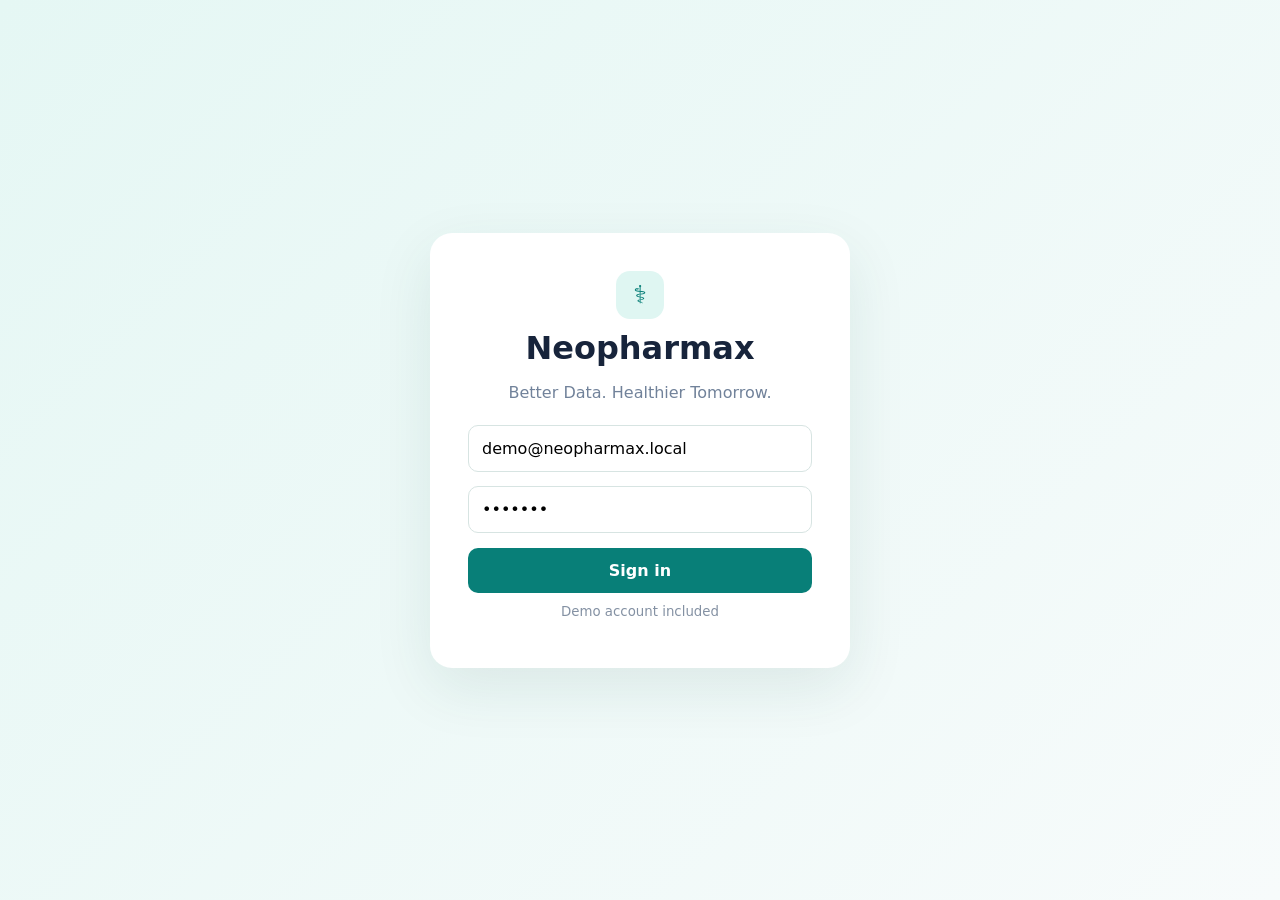
==== templates/index.html @ 177cf79f "Add Neopharmax full-stack prototype" ====
<!doctype html>
<html lang="en"><head>
<meta charset="utf-8"><meta name="viewport" content="width=device-width,initial-scale=1">
<title>Neopharmax</title><link rel="stylesheet" href="/static/style.css">
</head><body>
<div id="login" class="login"><div class="login-card"><div class="logo">⚕</div><h1>Neopharmax</h1><p>Better Data. Healthier Tomorrow.</p><form id="loginForm"><input id="email" type="email" value="demo@neopharmax.local" placeholder="Email"><input id="password" type="password" value="demo123" placeholder="Password"><button>Sign in</button><small>Demo account included</small></form><div id="loginErr"></div></div></div>
<div id="app" class="hidden">
<aside><div class="brand"><div class="logo">⚕</div><div><b>Neopharmax</b><small>Better Data. Healthier Tomorrow.</small></div></div>
<nav>
<button class="active" data-page="dashboard">▦ <span>Dashboard</span></button><button data-page="newcase">＋ <span>New Case</span></button><button data-page="ai">✦ <span>AI Diagnosis</span></button><button data-page="records">▣ <span>Patient Records</span></button><button data-page="analytics">⌁ <span>Analytics</span></button><button data-page="drugs">▱ <span>Drug Information</span></button><button data-page="reports">▤ <span>Reports</span></button><button data-page="settings">⚙ <span>Settings</span></button></nav>
<div class="quote">“Empowering Pharmacy Practice with Intelligent Data”</div></aside>
<main><header><div class="search">⌕ <input id="globalSearch" placeholder="Search patients by name, ID, phone or condition..."></div><div class="profile"><span>🔔</span><b id="userName">Manpreet Singh</b><span class="avatar">MS</span><button class="logout" onclick="logout()">Logout</button></div></header>

<section id="dashboard" class="page active"><div class="welcome"><div><h1>Welcome back, Manpreet!</h1><p>Manage patient data, get AI-assisted insights and support better healthcare outcomes.</p></div><div class="date">▣ Monday, 8 Sep 2026<br><small>Towards a healthier India 🇮🇳</small></div></div>
<div class="stats"><div class="stat"><i>👥</i><small>Total Patients</small><strong id="total">0</strong><em>Live database</em></div><div class="stat"><i>▤</i><small>New Cases</small><strong id="newcases">0</strong><em>This dashboard</em></div><div class="stat"><i>✦</i><small>AI Suggestions</small><strong id="ais">0</strong><em>Educational use</em></div><div class="stat"><i>💊</i><small>Medication Profiles</small><strong id="meds">0</strong><em>Records with meds</em></div></div>
<div class="grid"><div class="card hero"><h2>Smarter Patient Data for a Healthier Tomorrow</h2><p>AI-assisted • Structured • Secure-by-design prototype</p><button class="primary" onclick="go('newcase')">＋ Add New Patient</button></div><div class="card"><h3>Patient Overview</h3><div id="bars" class="bars"></div><small class="muted">Live database overview</small></div><div class="card"><h3>Common Conditions</h3><div id="conditions" class="conditions"></div></div></div>
<div class="notice">🌿 “Accurate data today, healthier communities tomorrow.”</div></section>

<section id="newcase" class="page"><div class="heading"><h1>New Patient Case</h1><p>Enter patient details to create a structured health record.</p></div><div class="card form"><div class="steps"><b>1</b><span>Demographics</span><i></i><span>Clinical Data</span><i></i><span>Review</span></div><div class="fields">
<label>Patient Name *<input id="p_name" required></label><label>Age<input id="p_age" type="number"></label><label>Sex<select id="p_sex"><option>Select</option><option>Male</option><option>Female</option><option>Other</option></select></label><label>Contact Number<input id="p_phone" placeholder="+91"></label><label>Address<input id="p_address"></label><label>Weight (kg)<input id="p_weight"></label><label>Height (cm)<input id="p_height"></label><label>Condition<input id="p_condition" placeholder="e.g. Fever"></label><label class="full">Chief Complaint<textarea id="p_complaint"></textarea></label><label>Medications<textarea id="p_meds"></textarea></label><label>Allergies<textarea id="p_allergies"></textarea></label><label class="full">Medical History<textarea id="p_history"></textarea></label></div><button class="primary" onclick="savePatient()">Save Patient</button></div></section>

<section id="ai" class="page"><div class="heading"><h1>AI Diagnosis Assistant</h1><p>Educational decision-support prototype for pharmacy practice.</p></div><div class="card ai"><h2>✦ Get AI-assisted suggestions</h2><p class="muted">Describe symptoms, signs or laboratory information.</p><textarea id="symptoms" placeholder="e.g. 22-year-old female, fever for 3 days, sore throat..."></textarea><div class="warning">ⓘ Educational tool only. Cross-check every suggestion with faculty or a licensed clinician. Never use this prototype for real patient decisions.</div><button class="primary" onclick="runAI()">✦ Get AI Suggestions</button><div id="aiout"></div></div></section>

<section id="records" class="page"><div class="heading row"><div><h1>Patient Records</h1><p>Live records from the SQLite database.</p></div><button class="primary" onclick="go('newcase')">＋ New Case</button></div><div class="card"><div class="toolbar"><input id="recordSearch" oninput="loadRecords()" placeholder="Search name, ID, phone or condition..."><button onclick="exportCSV()">Export CSV</button></div><div class="tablewrap"><table><thead><tr><th>ID</th><th>Name</th><th>Age/Sex</th><th>Condition</th><th>Phone</th><th>Date</th><th>Action</th></tr></thead><tbody id="recordsBody"></tbody></table></div></div></section>

<section id="analytics" class="page"><div class="heading"><h1>Analytics</h1><p>Live metrics from your patient database.</p></div><div class="grid"><div class="card"><h3>Data Quality</h3><div class="big">94%</div><p class="muted">Prototype completeness indicator</p></div><div class="card"><h3>Patient Records</h3><div class="big" id="analyticTotal">0</div><p class="muted">Stored in SQLite</p></div><div class="card"><h3>AI Requests</h3><div class="big" id="analyticAI">0</div><p class="muted">Educational suggestions generated</p></div></div></section>
<section id="drugs" class="page"><div class="heading"><h1>Drug Information</h1><p>Prototype knowledge section.</p></div><div class="card"><input class="wide" placeholder="Search drug name, class or indication..."><div class="notice">Connect this module to an approved drug-information source for production use.</div></div></section>
<section id="reports" class="page"><div class="heading"><h1>Reports</h1><p>Generate structured patient-data exports.</p></div><div class="card"><h3>Patient Data Report</h3><p class="muted">Export the current database to CSV for SIH demonstration.</p><button class="primary" onclick="exportCSV()">Download Patient CSV</button></div></section>
<section id="settings" class="page"><div class="heading"><h1>Settings</h1><p>Prototype configuration.</p></div><div class="card"><h3>System</h3><p>Neopharmax Full-Stack SIH Prototype</p><p class="muted">Flask API • SQLite database • Responsive frontend</p></div></section>
</main></div><div id="toast"></div>
<script src="/static/app.js"></script>
</body></html>
---- static/style.css ----
*{box-sizing:border-box}body{margin:0;background:#f3f8f7;color:#17243b;font-family:Inter,system-ui,-apple-system,Segoe UI,sans-serif}button,input,select,textarea{font:inherit}button{cursor:pointer}.hidden{display:none!important}.login{min-height:100vh;display:grid;place-items:center;background:linear-gradient(135deg,#e5f7f4,#f7fbfb)}.login-card{width:min(420px,92%);background:#fff;padding:38px;border-radius:22px;box-shadow:0 20px 60px #164c4518;text-align:center}.logo{width:48px;height:48px;border-radius:14px;background:#dff6f2;color:#087f78;display:grid;place-items:center;font-size:25px;margin:auto}.login-card h1{margin:10px 0 4px}.login-card p{color:#71829a}.login-card input{width:100%;padding:13px;margin:7px 0;border:1px solid #d7e4e2;border-radius:10px}.login-card button{width:100%;padding:13px;border:0;border-radius:10px;background:#087f78;color:white;font-weight:800;margin:8px 0}.login-card small{color:#8491a3}#loginErr{color:#c33;margin-top:10px;font-size:13px}
aside{position:fixed;left:0;top:0;bottom:0;width:225px;background:#fff;border-right:1px solid #dfe9e8;padding:22px 14px;z-index:5}.brand{display:flex;align-items:center;gap:9px;padding:0 7px 25px}.brand .logo{margin:0;width:40px;height:40px}.brand b{font-size:17px}.brand small{display:block;font-size:8px;color:#849497}.nav button{width:100%;padding:12px 13px;margin:3px 0;border:0;border-radius:10px;text-align:left;background:white;color:#244057;font-weight:650}.nav button:hover,.nav button.active{background:#e8f7f5;color:#087f78}.quote{position:absolute;bottom:22px;left:22px;right:15px;color:#26716c;font-size:12px;font-weight:700}
main{margin-left:225px;padding:18px 27px;min-height:100vh}header{height:55px;display:flex;align-items:center;gap:15px}.search{background:#fff;border:1px solid #e1e9e8;border-radius:30px;padding:10px 16px;max-width:560px;flex:1;color:#6f8296}.search input{border:0;outline:0;width:90%;background:transparent}.profile{margin-left:auto;display:flex;align-items:center;gap:11px;font-size:13px}.avatar{width:36px;height:36px;border-radius:50%;background:#087f78;color:#fff;display:grid;place-items:center;font-weight:800}.logout{border:0;background:#edf6f5;color:#087f78;border-radius:8px;padding:8px 10px}.page{display:none}.page.active{display:block}.welcome,.heading.row{display:flex;justify-content:space-between;align-items:center}.welcome{margin:16px 0 20px}.heading{margin:15px 0 20px}.welcome h1,.heading h1{margin:0 0 5px;font-size:25px}.welcome p,.heading p{margin:0;color:#687b98;font-size:14px}.date{background:#fff;border:1px solid #e1e9e8;border-radius:12px;padding:11px 15px;font-size:13px}.date small{color:#6f8296}.stats{display:grid;grid-template-columns:repeat(4,1fr);gap:15px}.stat,.card{background:#fff;border:1px solid #dfe9e8;border-radius:14px;box-shadow:0 7px 26px #163e3a0c}.stat{padding:17px}.stat i{font-style:normal;font-size:22px}.stat small{display:block;color:#6c7e94;margin-top:5px}.stat strong{display:block;font-size:25px;margin:3px 0}.stat em{font-style:normal;color:#099779;font-size:11px}.grid{display:grid;grid-template-columns:1.35fr 1fr 1fr;gap:15px;margin-top:15px}.card{padding:18px}.hero{background:linear-gradient(135deg,#dff7f3,#f0fbfa);min-height:250px}.hero h2{max-width:330px;font-size:26px}.hero p{color:#42666a}.primary{background:#087f78;color:#fff;padding:11px 17px;border-radius:9px;border:0;font-weight:800}.primary:hover{background:#066a65}.muted{color:#70829a}.notice{margin-top:15px;padding:14px;border-radius:10px;background:#e9f8f5;color:#176d68;font-weight:700}.bars{height:165px;display:flex;align-items:end;gap:10px;padding:15px 5px}.bars span{flex:1;background:#79cfc6;border-radius:5px 5px 0 0}.conditions div{display:flex;justify-content:space-between;padding:10px;border-bottom:1px solid #edf1f1}.form{max-width:950px}.steps{display:flex;align-items:center;gap:9px;color:#6d8197;margin-bottom:20px}.steps b{background:#087f78;color:white;border-radius:50%;width:28px;height:28px;display:grid;place-items:center}.steps i{height:2px;flex:1;background:#dfe8e7}.fields{display:grid;grid-template-columns:1fr 1fr;gap:14px}.fields label{font-size:13px;font-weight:700}.fields label.full{grid-column:1/-1}.fields input,.fields select,.fields textarea,.ai textarea,.wide{display:block;width:100%;margin-top:6px;padding:12px;border:1px solid #ccd9d8;border-radius:9px;background:#fff;outline:none}.fields textarea{min-height:90px;resize:vertical}.form>.primary{margin-top:18px}.ai{max-width:850px}.ai textarea{min-height:180px}.warning{margin:13px 0;padding:13px;background:#edf5ff;border-left:4px solid #5792ed;border-radius:7px;color:#31537a;font-size:13px}.toolbar{display:flex;gap:10px;margin-bottom:14px}.toolbar input{flex:1;padding:11px;border:1px solid #dfe9e8;border-radius:9px}.toolbar button{padding:10px 13px;border:0;border-radius:9px;background:#eaf6f4;color:#087f78;font-weight:700}.tablewrap{overflow:auto}table{width:100%;border-collapse:collapse;font-size:13px}th,td{text-align:left;padding:12px;border-bottom:1px solid #edf1f1;white-space:nowrap}th{color:#64768e}.action{border:0;background:#e8f7f5;color:#087f78;padding:6px 9px;border-radius:7px;font-weight:700;margin-right:5px}.danger{background:#fff0f0;color:#b13b3b}.big{font-size:42px;font-weight:850;color:#087f78;margin-top:20px}#aiout{margin-top:15px}.result{background:#f0fbfa;padding:16px;border-radius:10px;margin-top:12px}.result li{margin:8px 0}#toast{position:fixed;right:22px;bottom:22px;background:#172d35;color:white;padding:13px 18px;border-radius:10px;display:none;z-index:30}.result b{color:#087f78}
@media(max-width:1000px){aside{width:72px}.brand>div:last-child,.nav span,.quote{display:none}.brand{justify-content:center}.brand .logo{margin:auto}.nav button{text-align:center}.nav button:first-letter{font-size:18px}main{margin-left:72px}.stats{grid-template-columns:1fr 1fr}.grid{grid-template-columns:1fr}.search{max-width:none}}
@media(max-width:620px){aside{display:none}main{margin-left:0;padding:12px}.profile b,.profile .logout{display:none}.welcome,.heading.row{align-items:flex-start;gap:10px}.date{display:none}.stats{grid-template-columns:1fr 1fr}.fields{grid-template-columns:1fr}.fields label.full{grid-column:auto}.toolbar{flex-direction:column}}
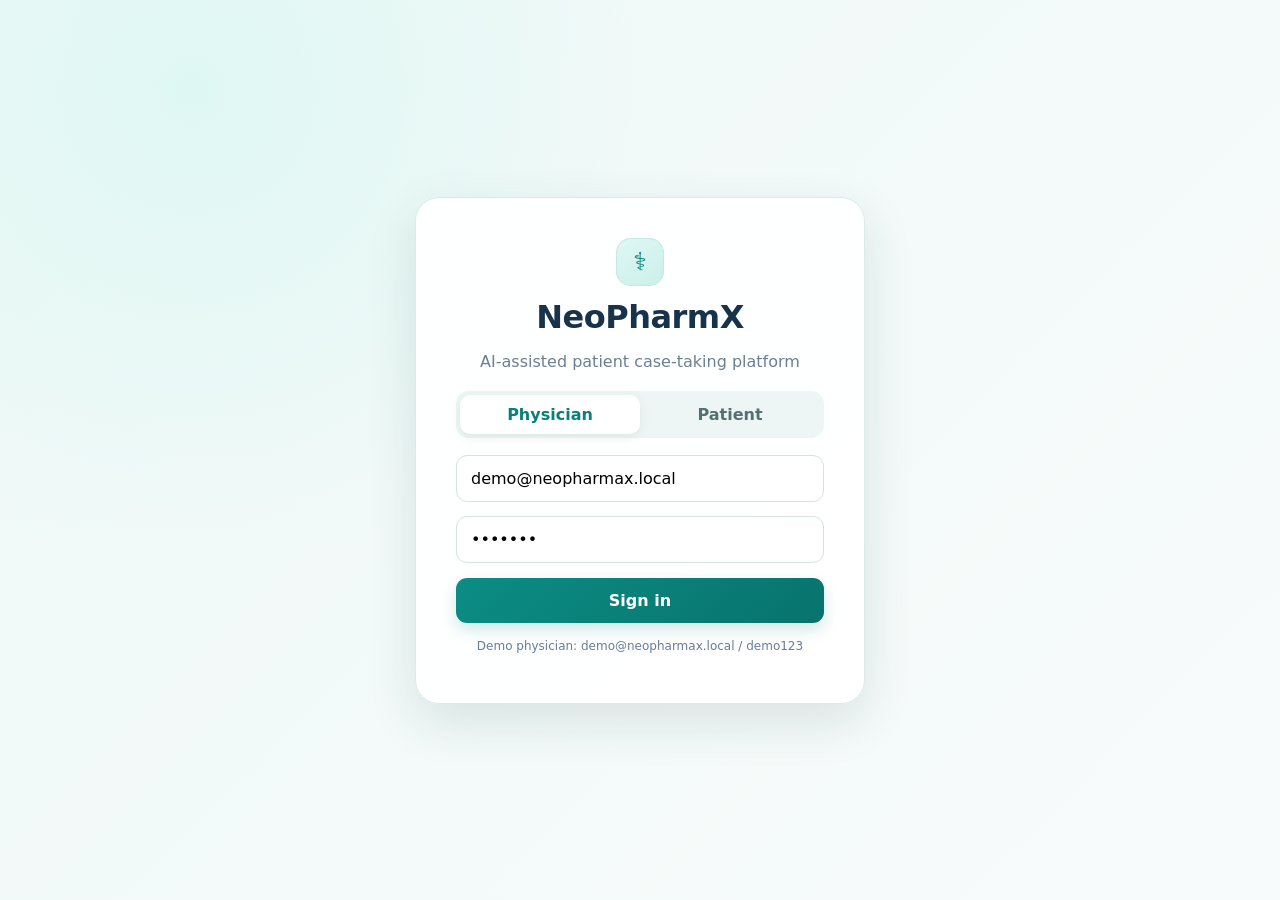
==== commit e3e696c3: "Upgrade NeoPharmX dashboard and patient workflow" ====
--- a/templates/index.html
+++ b/templates/index.html
@@ -1,32 +1,120 @@
 <!doctype html>
 <html lang="en"><head>
 <meta charset="utf-8"><meta name="viewport" content="width=device-width,initial-scale=1">
-<title>Neopharmax</title><link rel="stylesheet" href="/static/style.css">
+<title>NeoPharmX | Patient Case-Taking</title><link rel="stylesheet" href="/static/style.css">
 </head><body>
-<div id="login" class="login"><div class="login-card"><div class="logo">⚕</div><h1>Neopharmax</h1><p>Better Data. Healthier Tomorrow.</p><form id="loginForm"><input id="email" type="email" value="demo@neopharmax.local" placeholder="Email"><input id="password" type="password" value="demo123" placeholder="Password"><button>Sign in</button><small>Demo account included</small></form><div id="loginErr"></div></div></div>
+<div id="login" class="login"><div class="login-card">
+  <div class="logo">⚕</div><h1>NeoPharmX</h1><p>AI-assisted patient case-taking platform</p>
+  <div class="role-tabs"><button id="physicianTab" class="role-tab active" onclick="setLoginRole('physician')">Physician</button><button id="patientTab" class="role-tab" onclick="setLoginRole('patient')">Patient</button></div>
+  <form id="loginForm"><input id="email" type="email" value="demo@neopharmax.local" placeholder="Email"><input id="password" type="password" value="demo123" placeholder="Password"><button class="login-btn">Sign in</button></form>
+  <div id="loginHint" class="demo-hint">Demo physician: demo@neopharmax.local / demo123</div><div id="loginErr"></div>
+</div></div>
+
 <div id="app" class="hidden">
-<aside><div class="brand"><div class="logo">⚕</div><div><b>Neopharmax</b><small>Better Data. Healthier Tomorrow.</small></div></div>
-<nav>
-<button class="active" data-page="dashboard">▦ <span>Dashboard</span></button><button data-page="newcase">＋ <span>New Case</span></button><button data-page="ai">✦ <span>AI Diagnosis</span></button><button data-page="records">▣ <span>Patient Records</span></button><button data-page="analytics">⌁ <span>Analytics</span></button><button data-page="drugs">▱ <span>Drug Information</span></button><button data-page="reports">▤ <span>Reports</span></button><button data-page="settings">⚙ <span>Settings</span></button></nav>
-<div class="quote">“Empowering Pharmacy Practice with Intelligent Data”</div></aside>
-<main><header><div class="search">⌕ <input id="globalSearch" placeholder="Search patients by name, ID, phone or condition..."></div><div class="profile"><span>🔔</span><b id="userName">Manpreet Singh</b><span class="avatar">MS</span><button class="logout" onclick="logout()">Logout</button></div></header>
+<aside id="sidebar"><div class="brand"><div class="logo">⚕</div><div><b>NeoPharmX</b><small>Patient Case-Taking</small></div></div><nav id="nav"></nav><div class="quote">“Capture once. Structure once. Assist intelligently.”</div></aside>
+<main><header><div class="search">⌕ <input id="globalSearch" placeholder="Search patients by name, ID, phone or condition..."></div><div class="profile"><span>●</span><b id="userName"></b><span id="roleBadge" class="role-badge"></span><span id="avatar" class="avatar">NP</span><button class="logout" onclick="logout()">Logout</button></div></header>
 
-<section id="dashboard" class="page active"><div class="welcome"><div><h1>Welcome back, Manpreet!</h1><p>Manage patient data, get AI-assisted insights and support better healthcare outcomes.</p></div><div class="date">▣ Monday, 8 Sep 2026<br><small>Towards a healthier India 🇮🇳</small></div></div>
-<div class="stats"><div class="stat"><i>👥</i><small>Total Patients</small><strong id="total">0</strong><em>Live database</em></div><div class="stat"><i>▤</i><small>New Cases</small><strong id="newcases">0</strong><em>This dashboard</em></div><div class="stat"><i>✦</i><small>AI Suggestions</small><strong id="ais">0</strong><em>Educational use</em></div><div class="stat"><i>💊</i><small>Medication Profiles</small><strong id="meds">0</strong><em>Records with meds</em></div></div>
-<div class="grid"><div class="card hero"><h2>Smarter Patient Data for a Healthier Tomorrow</h2><p>AI-assisted • Structured • Secure-by-design prototype</p><button class="primary" onclick="go('newcase')">＋ Add New Patient</button></div><div class="card"><h3>Patient Overview</h3><div id="bars" class="bars"></div><small class="muted">Live database overview</small></div><div class="card"><h3>Common Conditions</h3><div id="conditions" class="conditions"></div></div></div>
-<div class="notice">🌿 “Accurate data today, healthier communities tomorrow.”</div></section>
+<!-- PHYSICIAN APP -->
+<div id="physicianApp" class="role-app hidden">
+<section id="dashboard" class="page active">
+<div class="dashboard-head">
+  <div>
+    <span class="eyebrow">PHYSICIAN WORKSPACE</span>
+    <h1>Good evening, <span id="welcomeName">Manpreet</span></h1>
+    <p>One workspace for patient records, appointments, AI-assisted case understanding and drug information.</p>
+  </div>
+  <div class="date-card"><span class="date-icon">◷</span><div><b id="todayDate"></b><small>Healthcare professional workspace</small></div></div>
+</div>
 
-<section id="newcase" class="page"><div class="heading"><h1>New Patient Case</h1><p>Enter patient details to create a structured health record.</p></div><div class="card form"><div class="steps"><b>1</b><span>Demographics</span><i></i><span>Clinical Data</span><i></i><span>Review</span></div><div class="fields">
-<label>Patient Name *<input id="p_name" required></label><label>Age<input id="p_age" type="number"></label><label>Sex<select id="p_sex"><option>Select</option><option>Male</option><option>Female</option><option>Other</option></select></label><label>Contact Number<input id="p_phone" placeholder="+91"></label><label>Address<input id="p_address"></label><label>Weight (kg)<input id="p_weight"></label><label>Height (cm)<input id="p_height"></label><label>Condition<input id="p_condition" placeholder="e.g. Fever"></label><label class="full">Chief Complaint<textarea id="p_complaint"></textarea></label><label>Medications<textarea id="p_meds"></textarea></label><label>Allergies<textarea id="p_allergies"></textarea></label><label class="full">Medical History<textarea id="p_history"></textarea></label></div><button class="primary" onclick="savePatient()">Save Patient</button></div></section>
+<div class="dashboard-stats">
+  <button class="metric-card metric-teal" onclick="go('records')"><span class="metric-icon">♙</span><span><small>Total Patients</small><strong id="total">0</strong><em>Open records →</em></span></button>
+  <button class="metric-card metric-blue" onclick="go('appointments')"><span class="metric-icon">▣</span><span><small>Pending Appointments</small><strong id="newcases">0</strong><em>View queue →</em></span></button>
+  <button class="metric-card metric-violet" onclick="go('ai')"><span class="metric-icon">✦</span><span><small>AI Suggestions</small><strong id="ais">0</strong><em>Open assistant →</em></span></button>
+  <button class="metric-card metric-orange" onclick="go('drugs')"><span class="metric-icon">✚</span><span><small>Medication Profiles</small><strong id="meds">0</strong><em>Drug information →</em></span></button>
+</div>
 
-<section id="ai" class="page"><div class="heading"><h1>AI Diagnosis Assistant</h1><p>Educational decision-support prototype for pharmacy practice.</p></div><div class="card ai"><h2>✦ Get AI-assisted suggestions</h2><p class="muted">Describe symptoms, signs or laboratory information.</p><textarea id="symptoms" placeholder="e.g. 22-year-old female, fever for 3 days, sore throat..."></textarea><div class="warning">ⓘ Educational tool only. Cross-check every suggestion with faculty or a licensed clinician. Never use this prototype for real patient decisions.</div><button class="primary" onclick="runAI()">✦ Get AI Suggestions</button><div id="aiout"></div></div></section>
+<div class="dashboard-main-grid">
+  <div class="card clinical-hero-card">
+    <div class="hero-glow"></div><span class="eyebrow">NEOPHARMAX CLINICAL FLOW</span>
+    <h2>From patient information to professional review.</h2>
+    <p>Capture structured information, use controlled rule-based assistance and review relevant drug information before the final professional decision.</p>
+    <div class="hero-actions"><button class="primary" onclick="go('newcase')">＋ Create Patient Case</button><button class="secondary" onclick="go('records')">View Patient Records</button></div>
+    <div class="mini-flow"><span>Patient</span><b>→</b><span>Structured Case</span><b>→</b><span>AI Assist</span><b>→</b><span>Professional Review</span></div>
+  </div>
 
-<section id="records" class="page"><div class="heading row"><div><h1>Patient Records</h1><p>Live records from the SQLite database.</p></div><button class="primary" onclick="go('newcase')">＋ New Case</button></div><div class="card"><div class="toolbar"><input id="recordSearch" oninput="loadRecords()" placeholder="Search name, ID, phone or condition..."><button onclick="exportCSV()">Export CSV</button></div><div class="tablewrap"><table><thead><tr><th>ID</th><th>Name</th><th>Age/Sex</th><th>Condition</th><th>Phone</th><th>Date</th><th>Action</th></tr></thead><tbody id="recordsBody"></tbody></table></div></div></section>
+  <div class="card dashboard-panel">
+    <div class="panel-title"><div><span class="panel-icon green">▦</span><div><h3>Recent Appointments</h3><small>Live consultation queue</small></div></div><button class="link-btn" onclick="go('appointments')">View all →</button></div>
+    <div id="dashboardAppointments" class="appointment-list"></div>
+  </div>
+</div>
 
-<section id="analytics" class="page"><div class="heading"><h1>Analytics</h1><p>Live metrics from your patient database.</p></div><div class="grid"><div class="card"><h3>Data Quality</h3><div class="big">94%</div><p class="muted">Prototype completeness indicator</p></div><div class="card"><h3>Patient Records</h3><div class="big" id="analyticTotal">0</div><p class="muted">Stored in SQLite</p></div><div class="card"><h3>AI Requests</h3><div class="big" id="analyticAI">0</div><p class="muted">Educational suggestions generated</p></div></div></section>
-<section id="drugs" class="page"><div class="heading"><h1>Drug Information</h1><p>Prototype knowledge section.</p></div><div class="card"><input class="wide" placeholder="Search drug name, class or indication..."><div class="notice">Connect this module to an approved drug-information source for production use.</div></div></section>
-<section id="reports" class="page"><div class="heading"><h1>Reports</h1><p>Generate structured patient-data exports.</p></div><div class="card"><h3>Patient Data Report</h3><p class="muted">Export the current database to CSV for SIH demonstration.</p><button class="primary" onclick="exportCSV()">Download Patient CSV</button></div></section>
-<section id="settings" class="page"><div class="heading"><h1>Settings</h1><p>Prototype configuration.</p></div><div class="card"><h3>System</h3><p>Neopharmax Full-Stack SIH Prototype</p><p class="muted">Flask API • SQLite database • Responsive frontend</p></div></section>
-</main></div><div id="toast"></div>
-<script src="/static/app.js"></script>
-</body></html>+<div class="dashboard-lower-grid">
+  <div class="card dashboard-panel">
+    <div class="panel-title"><div><span class="panel-icon blue">⌁</span><div><h3>Patient Overview</h3><small>Current database distribution</small></div></div><button class="link-btn" onclick="go('analytics')">Analytics →</button></div>
+    <div id="dashboardConditions" class="condition-list"></div>
+    <div class="overview-footer"><span>Live database</span><b id="overviewTotal">0 patient records</b></div>
+  </div>
+
+  <div class="card dashboard-panel quick-panel">
+    <div class="panel-title"><div><span class="panel-icon violet">✦</span><div><h3>Quick Actions</h3><small>Jump directly into the workflow</small></div></div></div>
+    <div class="quick-grid">
+      <button class="quick-action qa-green" onclick="go('newcase')"><span>＋</span><b>New Case</b><small>Add patient</small></button>
+      <button class="quick-action qa-violet" onclick="go('ai')"><span>✦</span><b>AI Assistance</b><small>Analyze case</small></button>
+      <button class="quick-action qa-blue" onclick="go('drugs')"><span>✚</span><b>Drug Information</b><small>Check medicines</small></button>
+      <button class="quick-action qa-orange" onclick="go('reports')"><span>▤</span><b>Reports</b><small>Upload / export</small></button>
+    </div>
+  </div>
+</div>
+
+<div class="dashboard-tools-grid">
+  <div class="card dashboard-panel mini-ai-card">
+    <div class="panel-title"><div><span class="panel-icon violet">✦</span><div><h3>AI Case Assistant</h3><small>Rule-based educational support</small></div></div><button class="link-btn" onclick="go('ai')">Full assistant →</button></div>
+    <div class="mini-ai-row"><input id="dashboardAIInput" placeholder="e.g. fever, cough, sore throat for 3 days..."><button class="primary" onclick="runDashboardAI()">Generate</button></div>
+    <div id="dashboardAIResult" class="mini-ai-result"><span>Enter a short case description to generate prototype assistance.</span></div>
+  </div>
+
+  <div class="card dashboard-panel drug-quick-card">
+    <div class="panel-title"><div><span class="panel-icon blue">✚</span><div><h3>Drug Information</h3><small>Search the demo medication knowledge set</small></div></div><button class="link-btn" onclick="go('drugs')">Open module →</button></div>
+    <div class="mini-drug-search"><input id="dashboardDrugSearch" oninput="filterDashboardDrugs()" placeholder="Search drug, class or indication..."> <span>⌕</span></div>
+    <div id="dashboardDrugList" class="dashboard-drug-list"></div>
+  </div>
+</div>
+
+<div class="safety-banner"><span>✓</span><div><b>Human-in-the-loop safety</b><p>NeoPharmX provides educational, rule-based assistance. The qualified healthcare professional remains responsible for the final clinical decision.</p></div><button onclick="go('settings')">Safety controls →</button></div>
+</section>
+
+<section id="newcase" class="page"><div class="heading"><h1>New Patient Case</h1><p>Create a structured patient record and generate a NeoPharmX Patient ID.</p></div><div class="card form"><div class="steps"><b>1</b><span>Identity</span><i></i><b>2</b><span>Clinical Data</span><i></i><b>3</b><span>Review</span></div><div class="fields">
+<label>Patient Name *<input id="p_name" required></label><label>Age<input id="p_age" type="number"></label><label>Sex<select id="p_sex"><option>Select</option><option>Male</option><option>Female</option><option>Other</option></select></label><label>Contact Number<input id="p_phone" placeholder="+91"></label><label>Address<input id="p_address"></label><label>Language<select id="p_language"><option>English</option><option>Hindi</option><option>Regional / Other</option></select></label><label>ABHA ID <span class="optional">optional</span><input id="p_abha" placeholder="ABHA-linked onboarding (demo)"></label><label>Weight (kg)<input id="p_weight"></label><label>Height (cm)<input id="p_height"></label><label>Condition<input id="p_condition" placeholder="e.g. Fever"></label><label class="full">Chief Complaint<textarea id="p_complaint"></textarea></label><label>Current Medications<textarea id="p_meds"></textarea></label><label>Allergies<textarea id="p_allergies"></textarea></label><label class="full">Medical History<textarea id="p_history"></textarea></label></div><button class="primary" onclick="savePatient()">Create Structured Case</button></div></section>
+
+<section id="ai" class="page"><div class="heading"><h1>AI Assistance</h1><p>Rule-based educational decision support for healthcare professionals.</p></div><div class="card ai"><div class="ai-header"><div class="ai-icon">✦</div><div><h2>Case Understanding Assistant</h2><p class="muted">Describe symptoms, history or laboratory context.</p></div></div><textarea id="symptoms" placeholder="Example: 22-year-old female, fever for 3 days, sore throat..."></textarea><div class="warning">ⓘ Prototype only. The module provides educational, rule-based information. It does not independently diagnose or prescribe.</div><button class="primary" onclick="runAI()">✦ Generate Assistance</button><div id="aiout"></div></div></section>
+
+<section id="records" class="page"><div class="heading row"><div><h1>Patient Records</h1><p>Structured cases available to the healthcare professional.</p></div><button class="primary" onclick="go('newcase')">＋ New Case</button></div><div class="card"><div class="toolbar"><input id="recordSearch" oninput="loadRecords()" placeholder="Search name, ID, phone or condition..."><button onclick="exportCSV()">Export CSV</button></div><div class="tablewrap"><table><thead><tr><th>Patient ID</th><th>Name</th><th>Age/Sex</th><th>Condition</th><th>Phone</th><th>Date</th><th>Action</th></tr></thead><tbody id="recordsBody"></tbody></table></div></div></section>
+
+<section id="connections" class="page"><div class="heading"><h1>Patient Connections</h1><p>Connect a registered patient to the physician workflow using a NeoPharmX Patient ID.</p></div><div class="card connection-card"><h3>Create Patient Connection</h3><div class="inline-form"><input id="connectionPatientId" placeholder="e.g. NPX-000001"><button class="primary" onclick="createConnection()">Generate Connection Code</button></div><div id="connectionResult"></div></div><div class="card"><h3>Workflow</h3><div class="flow"><span>Patient ID</span><b>→</b><span>Connection Code</span><b>→</b><span>Patient Portal</span><b>→</b><span>Physician Review</span></div></div></section>
+
+<section id="appointments" class="page"><div class="heading"><h1>Appointments</h1><p>Patient requests and consultation queue.</p></div><div class="card"><div class="tablewrap"><table><thead><tr><th>Patient</th><th>Patient ID</th><th>Date</th><th>Time</th><th>Reason</th><th>Status</th></tr></thead><tbody id="appointmentBody"></tbody></table></div></div></section>
+
+<section id="analytics" class="page"><div class="heading"><h1>Analytics</h1><p>Live metrics from the NeoPharmX database.</p></div><div class="grid"><div class="card"><h3>Data Quality</h3><div class="big">94%</div><p class="muted">Prototype completeness indicator</p></div><div class="card"><h3>Patient Records</h3><div class="big" id="analyticTotal">0</div><p class="muted">Stored in SQLite</p></div><div class="card"><h3>AI Requests</h3><div class="big" id="analyticAI">0</div><p class="muted">Educational assistance generated</p></div></div></section>
+<section id="drugs" class="page"><div class="heading"><h1>Drug Information</h1><p>Medication context module for the healthcare professional.</p></div><div class="card"><input class="wide" id="drugSearch" oninput="filterDrugs()" placeholder="Search drug name, class or indication..."><div id="drugList" class="drug-list"></div><div class="notice">Production roadmap: connect this module to an approved, maintained drug-information source.</div></div></section>
+<section id="reports" class="page"><div class="heading"><h1>Reports</h1><p>Patient documents and structured exports.</p></div><div class="card"><h3>Patient Data Export</h3><p class="muted">Download structured patient data for SIH demonstration.</p><button class="primary" onclick="exportCSV()">Download Patient CSV</button></div><div class="card upload-card"><h3>Upload document to a patient</h3><div class="inline-form"><input id="reportPatientId" placeholder="Patient ID"><input id="reportFile" type="file" accept=".pdf,.png,.jpg,.jpeg"><button class="primary" onclick="uploadPhysicianReport()">Upload</button></div><p class="muted">Demo accepts PDF, PNG and JPG. OCR extraction is planned for the next layer.</p></div></section>
+<section id="settings" class="page"><div class="heading"><h1>Settings</h1><p>Prototype configuration and safety controls.</p></div><div class="card"><h3>System</h3><p>NeoPharmX Full-Stack SIH Prototype</p><p class="muted">Flask API • SQLite • Role-based demo access • Patient/physician workflow</p><div class="safety-grid"><div><b>Authentication</b><span>Session-based demo login</span></div><div><b>Consent</b><span>Workflow placeholder for production consent</span></div><div><b>Clinical safety</b><span>Human professional remains final decision-maker</span></div><div><b>Data</b><span>Use synthetic/demo data only</span></div></div></div></section>
+</div>
+
+<!-- PATIENT APP -->
+<div id="patientApp" class="role-app hidden">
+<section id="pHome" class="page active"><div class="welcome"><div><span class="eyebrow">PATIENT PORTAL</span><h1>Welcome, <span id="patientWelcome"></span></h1><p>Provide and confirm your information before your consultation.</p></div><div class="patient-id-card"><small>NeoPharmX Patient ID</small><strong id="patientCode"></strong></div></div>
+<div class="stats"><div class="stat"><i>📅</i><small>Appointments</small><strong id="pApptCount">0</strong><em>Upcoming</em></div><div class="stat"><i>📄</i><small>Documents</small><strong id="pReportCount">0</strong><em>Uploaded</em></div><div class="stat"><i>✓</i><small>Profile</small><strong id="pProfileStatus">--</strong><em>Completion</em></div><div class="stat"><i>🌐</i><small>Language</small><strong id="pLanguage">English</strong><em>Preferred</em></div></div>
+<div class="patient-grid"><div class="card patient-hero"><span class="eyebrow">CASE-TAKING</span><h2>Tell NeoPharmX what you want your healthcare professional to know.</h2><p>Use voice or text, review the captured information, then submit it to the connected physician workflow.</p><div class="patient-actions"><button class="primary" onclick="pGo('pCase')">Start Case-Taking</button><button class="secondary" onclick="pGo('pAppointments')">Book Appointment</button></div></div><div class="card"><h3>Your profile</h3><div id="patientSummary" class="summary-list"></div></div></div>
+<div class="notice"><b>Privacy note:</b> This SIH prototype uses demo data. Production deployment would require consent, secure storage, access controls and applicable healthcare privacy/regulatory compliance.</div></section>
+
+<section id="pCase" class="page"><div class="heading"><h1>Patient Case-Taking</h1><p>Enter information in your own words, then review before submission.</p></div><div class="card form"><div class="voice-box"><button id="voiceBtn" class="voice-btn" onclick="toggleVoice()">● Start Voice Input</button><span id="voiceStatus">Voice input uses the browser speech-recognition capability when supported.</span></div><div class="fields"><label class="full">What is your main concern?<textarea id="pc_complaint" placeholder="Describe your main concern..."></textarea></label><label class="full">Symptoms / current problem<textarea id="pc_symptoms" placeholder="What symptoms are you experiencing? When did they start?"></textarea></label><label>Current Medications<textarea id="pc_meds"></textarea></label><label>Known Allergies<textarea id="pc_allergies"></textarea></label><label class="full">Past Medical History<textarea id="pc_history"></textarea></label><label>Language<select id="pc_language"><option>English</option><option>Hindi</option><option>Regional / Other</option></select></label></div><div class="review-strip"><b>Review before submission</b><span>NeoPharmX will structure the information for the connected physician.</span></div><button class="primary" onclick="submitPatientCase()">Save & Submit Case</button></div></section>
+
+<section id="pAppointments" class="page"><div class="heading"><h1>Appointments</h1><p>Request a consultation and track your appointment status.</p></div><div class="card"><div class="fields"><label>Date<input id="apptDate" type="date"></label><label>Preferred Time<input id="apptTime" type="time"></label><label class="full">Reason<textarea id="apptReason" placeholder="Reason for consultation"></textarea></label></div><button class="primary" onclick="bookAppointment()">Request Appointment</button></div><div class="card"><h3>Your appointment requests</h3><div class="tablewrap"><table><thead><tr><th>Date</th><th>Time</th><th>Reason</th><th>Status</th></tr></thead><tbody id="patientAppointmentBody"></tbody></table></div></div></section>
+
+<section id="pDocuments" class="page"><div class="heading"><h1>Medical Documents</h1><p>Upload reports or previous prescriptions for your physician to review.</p></div><div class="card upload-card"><h3>Add document</h3><input id="patientFile" type="file" accept=".pdf,.png,.jpg,.jpeg"><select id="patientFileCategory"><option>Medical Report</option><option>CBC / Laboratory</option><option>Prescription</option><option>Discharge Summary</option><option>Imaging</option></select><button class="primary" onclick="uploadPatientReport()">Upload Document</button><p class="muted">Demo supports PDF, PNG and JPG. OCR extraction is a planned enhancement.</p></div><div class="card"><h3>Uploaded documents</h3><div id="patientReports" class="document-list"></div></div></section>
+
+<section id="pProfile" class="page"><div class="heading"><h1>My Profile</h1><p>Review and update your case-taking information.</p></div><div class="card form"><div class="fields"><label>Name<input id="pp_name"></label><label>Age<input id="pp_age" type="number"></label><label>Sex<select id="pp_sex"><option>Select</option><option>Male</option><option>Female</option><option>Other</option></select></label><label>Phone<input id="pp_phone"></label><label>ABHA ID <span class="optional">optional</span><input id="pp_abha"></label><label>Language<select id="pp_language"><option>English</option><option>Hindi</option><option>Regional / Other</option></select></label></div><button class="primary" onclick="savePatientProfile()">Save Profile</button></div></section>
+</div>
+</main></div><div id="drugModal" class="modal-backdrop"><div class="drug-modal"><button class="modal-close" onclick="closeDrugModal()">×</button><span class="eyebrow">DRUG INFORMATION</span><h2 id="drugModalName">Medication</h2><div class="drug-detail"><span>Class</span><b id="drugModalClass"></b></div><div class="drug-detail"><span>Common demo indication</span><b id="drugModalUse"></b></div><div class="modal-note" id="drugModalNote"></div><button class="primary" onclick="closeDrugModal()">Close</button></div></div>
+<div id="toast"></div>
+<script src="/static/app.js"></script></body></html>
--- a/static/style.css
+++ b/static/style.css
@@ -1,5 +1,21 @@
-*{box-sizing:border-box}body{margin:0;background:#f3f8f7;color:#17243b;font-family:Inter,system-ui,-apple-system,Segoe UI,sans-serif}button,input,select,textarea{font:inherit}button{cursor:pointer}.hidden{display:none!important}.login{min-height:100vh;display:grid;place-items:center;background:linear-gradient(135deg,#e5f7f4,#f7fbfb)}.login-card{width:min(420px,92%);background:#fff;padding:38px;border-radius:22px;box-shadow:0 20px 60px #164c4518;text-align:center}.logo{width:48px;height:48px;border-radius:14px;background:#dff6f2;color:#087f78;display:grid;place-items:center;font-size:25px;margin:auto}.login-card h1{margin:10px 0 4px}.login-card p{color:#71829a}.login-card input{width:100%;padding:13px;margin:7px 0;border:1px solid #d7e4e2;border-radius:10px}.login-card button{width:100%;padding:13px;border:0;border-radius:10px;background:#087f78;color:white;font-weight:800;margin:8px 0}.login-card small{color:#8491a3}#loginErr{color:#c33;margin-top:10px;font-size:13px}
-aside{position:fixed;left:0;top:0;bottom:0;width:225px;background:#fff;border-right:1px solid #dfe9e8;padding:22px 14px;z-index:5}.brand{display:flex;align-items:center;gap:9px;padding:0 7px 25px}.brand .logo{margin:0;width:40px;height:40px}.brand b{font-size:17px}.brand small{display:block;font-size:8px;color:#849497}.nav button{width:100%;padding:12px 13px;margin:3px 0;border:0;border-radius:10px;text-align:left;background:white;color:#244057;font-weight:650}.nav button:hover,.nav button.active{background:#e8f7f5;color:#087f78}.quote{position:absolute;bottom:22px;left:22px;right:15px;color:#26716c;font-size:12px;font-weight:700}
-main{margin-left:225px;padding:18px 27px;min-height:100vh}header{height:55px;display:flex;align-items:center;gap:15px}.search{background:#fff;border:1px solid #e1e9e8;border-radius:30px;padding:10px 16px;max-width:560px;flex:1;color:#6f8296}.search input{border:0;outline:0;width:90%;background:transparent}.profile{margin-left:auto;display:flex;align-items:center;gap:11px;font-size:13px}.avatar{width:36px;height:36px;border-radius:50%;background:#087f78;color:#fff;display:grid;place-items:center;font-weight:800}.logout{border:0;background:#edf6f5;color:#087f78;border-radius:8px;padding:8px 10px}.page{display:none}.page.active{display:block}.welcome,.heading.row{display:flex;justify-content:space-between;align-items:center}.welcome{margin:16px 0 20px}.heading{margin:15px 0 20px}.welcome h1,.heading h1{margin:0 0 5px;font-size:25px}.welcome p,.heading p{margin:0;color:#687b98;font-size:14px}.date{background:#fff;border:1px solid #e1e9e8;border-radius:12px;padding:11px 15px;font-size:13px}.date small{color:#6f8296}.stats{display:grid;grid-template-columns:repeat(4,1fr);gap:15px}.stat,.card{background:#fff;border:1px solid #dfe9e8;border-radius:14px;box-shadow:0 7px 26px #163e3a0c}.stat{padding:17px}.stat i{font-style:normal;font-size:22px}.stat small{display:block;color:#6c7e94;margin-top:5px}.stat strong{display:block;font-size:25px;margin:3px 0}.stat em{font-style:normal;color:#099779;font-size:11px}.grid{display:grid;grid-template-columns:1.35fr 1fr 1fr;gap:15px;margin-top:15px}.card{padding:18px}.hero{background:linear-gradient(135deg,#dff7f3,#f0fbfa);min-height:250px}.hero h2{max-width:330px;font-size:26px}.hero p{color:#42666a}.primary{background:#087f78;color:#fff;padding:11px 17px;border-radius:9px;border:0;font-weight:800}.primary:hover{background:#066a65}.muted{color:#70829a}.notice{margin-top:15px;padding:14px;border-radius:10px;background:#e9f8f5;color:#176d68;font-weight:700}.bars{height:165px;display:flex;align-items:end;gap:10px;padding:15px 5px}.bars span{flex:1;background:#79cfc6;border-radius:5px 5px 0 0}.conditions div{display:flex;justify-content:space-between;padding:10px;border-bottom:1px solid #edf1f1}.form{max-width:950px}.steps{display:flex;align-items:center;gap:9px;color:#6d8197;margin-bottom:20px}.steps b{background:#087f78;color:white;border-radius:50%;width:28px;height:28px;display:grid;place-items:center}.steps i{height:2px;flex:1;background:#dfe8e7}.fields{display:grid;grid-template-columns:1fr 1fr;gap:14px}.fields label{font-size:13px;font-weight:700}.fields label.full{grid-column:1/-1}.fields input,.fields select,.fields textarea,.ai textarea,.wide{display:block;width:100%;margin-top:6px;padding:12px;border:1px solid #ccd9d8;border-radius:9px;background:#fff;outline:none}.fields textarea{min-height:90px;resize:vertical}.form>.primary{margin-top:18px}.ai{max-width:850px}.ai textarea{min-height:180px}.warning{margin:13px 0;padding:13px;background:#edf5ff;border-left:4px solid #5792ed;border-radius:7px;color:#31537a;font-size:13px}.toolbar{display:flex;gap:10px;margin-bottom:14px}.toolbar input{flex:1;padding:11px;border:1px solid #dfe9e8;border-radius:9px}.toolbar button{padding:10px 13px;border:0;border-radius:9px;background:#eaf6f4;color:#087f78;font-weight:700}.tablewrap{overflow:auto}table{width:100%;border-collapse:collapse;font-size:13px}th,td{text-align:left;padding:12px;border-bottom:1px solid #edf1f1;white-space:nowrap}th{color:#64768e}.action{border:0;background:#e8f7f5;color:#087f78;padding:6px 9px;border-radius:7px;font-weight:700;margin-right:5px}.danger{background:#fff0f0;color:#b13b3b}.big{font-size:42px;font-weight:850;color:#087f78;margin-top:20px}#aiout{margin-top:15px}.result{background:#f0fbfa;padding:16px;border-radius:10px;margin-top:12px}.result li{margin:8px 0}#toast{position:fixed;right:22px;bottom:22px;background:#172d35;color:white;padding:13px 18px;border-radius:10px;display:none;z-index:30}.result b{color:#087f78}
-@media(max-width:1000px){aside{width:72px}.brand>div:last-child,.nav span,.quote{display:none}.brand{justify-content:center}.brand .logo{margin:auto}.nav button{text-align:center}.nav button:first-letter{font-size:18px}main{margin-left:72px}.stats{grid-template-columns:1fr 1fr}.grid{grid-template-columns:1fr}.search{max-width:none}}
-@media(max-width:620px){aside{display:none}main{margin-left:0;padding:12px}.profile b,.profile .logout{display:none}.welcome,.heading.row{align-items:flex-start;gap:10px}.date{display:none}.stats{grid-template-columns:1fr 1fr}.fields{grid-template-columns:1fr}.fields label.full{grid-column:auto}.toolbar{flex-direction:column}}
+*{box-sizing:border-box}html{scroll-behavior:smooth}body{margin:0;background:#f4f8f7;color:#17324a;font-family:Inter,ui-sans-serif,system-ui,-apple-system,BlinkMacSystemFont,"Segoe UI",sans-serif}button,input,select,textarea{font:inherit}button{cursor:pointer}.hidden{display:none!important}
+
+:root{--teal:#087f78;--teal-dark:#056861;--teal-soft:#e6f7f4;--ink:#17324a;--muted:#6d7f93;--line:#dce9e6;--bg:#f4f8f7;--white:#fff;--shadow:0 10px 30px rgba(20,65,60,.08);--shadow-lg:0 18px 50px rgba(20,65,60,.12)}
+
+.login{min-height:100vh;display:grid;place-items:center;background:radial-gradient(circle at 15% 10%,#dff7f3 0,transparent 35%),linear-gradient(135deg,#eef9f7,#f8fbfb)}.login-card{width:min(450px,92%);background:rgba(255,255,255,.96);padding:40px;border:1px solid #dcebe8;border-radius:24px;box-shadow:var(--shadow-lg);text-align:center}.logo{width:48px;height:48px;border-radius:15px;background:linear-gradient(145deg,#dff8f4,#ccefe9);color:var(--teal);display:grid;place-items:center;font-size:25px;margin:auto;box-shadow:inset 0 0 0 1px #c6e8e3}.login-card h1{margin:12px 0 4px;letter-spacing:-.5px}.login-card p{color:var(--muted)}.role-tabs{display:flex;background:#edf6f5;padding:4px;border-radius:13px;margin:20px 0 10px}.role-tab{flex:1;padding:10px;border:0;background:transparent;color:#557071;border-radius:10px;font-weight:800;transition:.2s}.role-tab.active{background:#fff;color:var(--teal);box-shadow:0 3px 12px rgba(23,61,57,.08)}.login-card input{width:100%;padding:13px 14px;margin:7px 0;border:1px solid #d5e3e0;border-radius:11px;outline:none;transition:.2s}.login-card input:focus,.fields input:focus,.fields select:focus,.fields textarea:focus,.ai textarea:focus,.wide:focus,.toolbar input:focus,.inline-form input:focus{border-color:#76c9c1;box-shadow:0 0 0 3px rgba(8,127,120,.09)}.login-btn{width:100%;padding:13px;border:0;border-radius:11px;background:linear-gradient(135deg,#0b8d84,#08736d);color:#fff;font-weight:850;margin:8px 0;box-shadow:0 7px 16px rgba(8,127,120,.18)}.demo-hint{font-size:12px;color:#687b98;margin-top:8px}#loginErr{color:#c33;margin-top:10px;font-size:13px}
+
+aside{position:fixed;left:0;top:0;bottom:0;width:244px;background:rgba(255,255,255,.97);border-right:1px solid var(--line);padding:22px 13px;z-index:5;display:flex;flex-direction:column;box-shadow:8px 0 30px rgba(20,65,60,.035)}.brand{display:flex;align-items:center;gap:10px;padding:0 9px 24px}.brand .logo{margin:0;width:42px;height:42px}.brand b{font-size:18px;letter-spacing:-.2px}.brand small{display:block;font-size:9px;color:#849497;margin-top:2px}.nav{display:flex;flex-direction:column;gap:4px}.nav button,#nav button{width:100%;min-height:43px;padding:10px 12px;margin:0;border:1px solid transparent;border-radius:11px;text-align:left;background:transparent;color:#496174;font-weight:700;display:flex;align-items:center;gap:11px;transition:background .18s ease,color .18s ease,transform .18s ease,border-color .18s ease}.nav button:hover,#nav button:hover{background:#f0f8f7;color:var(--teal);transform:translateX(2px)}.nav button.active,#nav button.active{background:linear-gradient(90deg,#e4f7f4,#f0faf9);color:var(--teal);border-color:#d3ece8;box-shadow:0 5px 14px rgba(8,127,120,.06)}.nav-icon{width:25px;height:25px;display:grid;place-items:center;flex:0 0 25px;border-radius:8px;background:#f1f6f5;color:#607789;font-size:14px}.nav button.active .nav-icon,#nav button.active .nav-icon{background:#cfeee9;color:var(--teal)}.quote{margin-top:auto;padding:14px 9px 3px;color:#26716c;font-size:11px;font-weight:750;line-height:1.5}
+
+main{margin-left:244px;padding:18px 30px 40px;min-height:100vh;max-width:1600px}header{height:58px;display:flex;align-items:center;gap:18px;margin-bottom:6px}.search{background:#fff;border:1px solid var(--line);border-radius:15px;padding:11px 16px;max-width:610px;flex:1;color:#6f8296;box-shadow:0 5px 18px rgba(20,65,60,.035)}.search input{border:0;outline:0;width:92%;background:transparent;color:var(--ink)}.profile{margin-left:auto;display:flex;align-items:center;gap:10px;font-size:13px}.avatar{width:38px;height:38px;border-radius:50%;background:linear-gradient(145deg,#0b8d84,#076e68);color:#fff;display:grid;place-items:center;font-weight:850;box-shadow:0 5px 14px rgba(8,127,120,.18)}.logout{border:1px solid #d6e9e6;background:#fff;color:var(--teal);border-radius:10px;padding:8px 11px;font-weight:750}.role-badge{font-size:9px;background:#e7f7f4;color:var(--teal);padding:6px 8px;border-radius:20px;font-weight:900;letter-spacing:.4px}
+
+.page{display:none}.page.active{display:block}.welcome,.heading.row{display:flex;justify-content:space-between;align-items:center}.welcome{margin:17px 0 22px}.heading{margin:17px 0 20px}.welcome h1,.heading h1{margin:4px 0 6px;font-size:28px;letter-spacing:-.6px}.welcome p,.heading p{margin:0;color:#687b98;font-size:14px}.date{background:#fff;border:1px solid var(--line);border-radius:13px;padding:11px 15px;font-size:13px;box-shadow:0 5px 18px rgba(20,65,60,.04)}.date small{color:#6f8296}.stats{display:grid;grid-template-columns:repeat(4,minmax(0,1fr));gap:16px}.stat,.card{background:#fff;border:1px solid var(--line);border-radius:17px;box-shadow:var(--shadow)}.stat{padding:18px;min-width:0}.stat i{font-style:normal;font-size:22px}.stat small{display:block;color:#6c7e94;margin-top:7px}.stat strong{display:block;font-size:27px;margin:3px 0}.stat em{font-style:normal;color:#099779;font-size:11px}.grid{display:grid;grid-template-columns:1.35fr 1fr 1fr;gap:16px;margin-top:16px}.card{padding:20px}.hero{background:linear-gradient(135deg,#dff7f3,#f4fbfa);min-height:250px;border-color:#cfe9e5}.hero h2{max-width:430px;font-size:28px;line-height:1.15}.hero p{color:#42666a;max-width:500px}.eyebrow{font-size:10px;letter-spacing:1.3px;font-weight:900;color:var(--teal)}.primary,.secondary{padding:11px 17px;border-radius:10px;font-weight:800;transition:.18s}.primary{background:linear-gradient(135deg,#0b8d84,#08736d);color:#fff;border:0;box-shadow:0 6px 15px rgba(8,127,120,.15)}.primary:hover{background:linear-gradient(135deg,#087b74,#06645f);transform:translateY(-1px)}.secondary{background:#fff;color:var(--teal);border:1px solid #b9dcda}.muted{color:#70829a}.notice{margin-top:15px;padding:14px;border-radius:11px;background:#e9f8f5;color:#176d68;font-weight:600;border:1px solid #d4eee9}
+
+.form{max-width:950px}.steps{display:flex;align-items:center;gap:9px;color:#6d8197;margin-bottom:20px}.steps b{background:#087f78;color:white;border-radius:50%;width:28px;height:28px;display:grid;place-items:center}.steps i{height:2px;flex:1;background:#dfe8e7}.fields{display:grid;grid-template-columns:1fr 1fr;gap:14px}.fields label{font-size:13px;font-weight:700}.fields label.full{grid-column:1/-1}.fields input,.fields select,.fields textarea,.ai textarea,.wide{display:block;width:100%;margin-top:6px;padding:12px;border:1px solid #ccd9d8;border-radius:9px;background:#fff;outline:none}.fields textarea{min-height:90px;resize:vertical}.form>.primary{margin-top:18px}.optional{font-weight:500;color:#8a99aa}.ai{max-width:850px}.ai-header{display:flex;gap:14px;align-items:center;margin-bottom:12px}.ai-header h2{margin:0}.ai-icon{width:44px;height:44px;border-radius:13px;background:#e8f7f5;color:#087f78;display:grid;place-items:center;font-size:21px}.ai textarea{min-height:180px}.warning{margin:13px 0;padding:13px;background:#edf5ff;border-left:4px solid #5792ed;border-radius:7px;color:#31537a;font-size:13px}.toolbar{display:flex;gap:10px;margin-bottom:14px}.toolbar input{flex:1;padding:11px;border:1px solid #dfe9e8;border-radius:9px}.toolbar button{padding:10px 13px;border:0;border-radius:9px;background:#eaf6f4;color:#087f78;font-weight:700}.tablewrap{overflow:auto}table{width:100%;border-collapse:collapse;font-size:13px}th,td{text-align:left;padding:12px;border-bottom:1px solid #edf1f1;white-space:nowrap}th{color:#64768e}.action{border:0;background:#e8f7f5;color:#087f78;padding:6px 9px;border-radius:7px;font-weight:700;margin-right:5px}.danger{background:#fff0f0;color:#b13b3b}.big{font-size:42px;font-weight:850;color:#087f78;margin-top:20px}#aiout{margin-top:15px}.result{background:#f0fbfa;padding:16px;border-radius:10px;margin-top:12px}.result li{margin:8px 0}.result-title{font-weight:900;color:#087f78;margin-top:7px}.inline-form{display:flex;gap:10px;align-items:center;flex-wrap:wrap}.inline-form input{flex:1;min-width:180px;padding:12px;border:1px solid #ccd9d8;border-radius:9px}.connection-result{margin-top:15px;background:#eaf8f5;border:1px solid #bfe0dc;border-radius:12px;padding:18px}.connection-result small{display:block;color:#4d7774;font-weight:800;letter-spacing:1px}.connection-result strong{display:block;font-size:28px;color:#087f78;letter-spacing:2px;margin:4px 0}.flow{display:flex;align-items:center;gap:12px;flex-wrap:wrap;color:#087f78;font-weight:800}.status{background:#edf7f5;color:#087f78;padding:5px 8px;border-radius:20px;font-weight:800;font-size:11px}.drug-list{margin-top:15px}.drug-row{display:grid;grid-template-columns:1fr 1.3fr 1fr;gap:12px;padding:13px;border-bottom:1px solid #edf1f1;align-items:center}.drug-row span,.drug-row small{color:#687b98}.upload-card{margin-top:15px}.upload-card input,.upload-card select{padding:10px;border:1px solid #ccd9d8;border-radius:9px;margin:5px 8px 5px 0}.safety-grid{display:grid;grid-template-columns:1fr 1fr;gap:10px;margin-top:18px}.safety-grid div{background:#f4f9f8;border-radius:10px;padding:13px}.safety-grid b,.safety-grid span{display:block}.safety-grid span{color:#70829a;font-size:12px;margin-top:4px}
+.patient-id-card{background:#fff;border:1px solid #cce3e0;border-radius:13px;padding:12px 16px;min-width:190px}.patient-id-card small,.patient-id-card strong{display:block}.patient-id-card small{color:#70829a;font-size:10px}.patient-id-card strong{color:#087f78;font-size:20px;letter-spacing:1px;margin-top:3px}.patient-grid{display:grid;grid-template-columns:1.4fr .8fr;gap:15px}.patient-hero{background:linear-gradient(135deg,#dff7f3,#f4fbfa);min-height:270px}.patient-hero h2{max-width:650px;font-size:28px}.patient-actions{display:flex;gap:9px;flex-wrap:wrap;margin-top:20px}.summary-list div{display:flex;justify-content:space-between;padding:12px 0;border-bottom:1px solid #edf1f1;gap:15px}.summary-list span{color:#70829a}.summary-list b{text-align:right}.voice-box{display:flex;align-items:center;gap:12px;padding:13px;background:#eef8f6;border-radius:10px;margin-bottom:16px}.voice-btn{border:0;background:#087f78;color:#fff;border-radius:9px;padding:10px 13px;font-weight:800}.voice-box span{font-size:12px;color:#607e80}.review-strip{margin-top:16px;padding:13px;background:#f5f8ff;border-left:4px solid #7898dc;border-radius:7px}.review-strip b,.review-strip span{display:block}.review-strip span{font-size:12px;color:#687b98;margin-top:4px}.document-list{display:grid;gap:9px}.document-row{display:flex;gap:12px;align-items:center;background:#f5f9f8;padding:12px;border-radius:9px}.document-row>span{font-size:20px;color:#087f78}.document-row b,.document-row small{display:block}.document-row small{color:#70829a;margin-top:3px}.patient-app .page{display:none}
+#toast{position:fixed;right:22px;bottom:22px;background:#172d35;color:white;padding:13px 18px;border-radius:10px;display:none;z-index:30}
+@media(max-width:1100px){aside{width:218px}main{margin-left:218px;padding-left:22px;padding-right:22px}.stats{grid-template-columns:repeat(2,minmax(0,1fr))}.grid,.patient-grid{grid-template-columns:1fr 1fr}.grid .hero{grid-column:1/-1}}@media(max-width:760px){aside{width:74px;padding:18px 10px}.brand>div:last-child,.quote,#nav button>span:not(.nav-icon){display:none}.brand{justify-content:center;padding-bottom:20px}.brand .logo{margin:auto}.nav button,#nav button{justify-content:center;padding:10px 8px}.nav-icon{width:30px;height:30px;flex-basis:30px}main{margin-left:74px;padding:14px}.stats{grid-template-columns:1fr 1fr}.grid,.patient-grid{grid-template-columns:1fr}.grid .hero{grid-column:auto}.search{max-width:none}.profile b,.profile .logout{display:none}.welcome,.heading.row{align-items:flex-start;gap:12px}.date,.patient-id-card{display:none}}@media(max-width:560px){aside{display:none}main{margin-left:0;padding:12px}.header{gap:8px}.stats{grid-template-columns:1fr 1fr}.fields{grid-template-columns:1fr}.fields label.full{grid-column:auto}.toolbar{flex-direction:column}.drug-row{grid-template-columns:1fr}.inline-form{align-items:stretch;flex-direction:column}.inline-form>*{width:100%}.welcome h1,.heading h1{font-size:24px}}
+
+/* NeoPharmX 2.1 dashboard polish */
+.dashboard-head{display:flex;justify-content:space-between;align-items:center;gap:20px;margin:20px 0 22px;animation:fadeUp .45s ease both}.dashboard-head h1{font-size:34px;letter-spacing:-1px;margin:5px 0 7px}.dashboard-head p{margin:0;color:#718198;font-size:14px}.date-card{display:flex;align-items:center;gap:11px;padding:12px 15px;background:#fff;border:1px solid #dceae8;border-radius:15px;box-shadow:0 10px 28px rgba(20,65,60,.06);min-width:235px}.date-card .date-icon{width:38px;height:38px;border-radius:12px;display:grid;place-items:center;background:#e4f7f4;color:#087f78;font-size:20px}.date-card b,.date-card small{display:block}.date-card b{font-size:13px}.date-card small{font-size:10px;color:#7b8ba0;margin-top:3px}.dashboard-stats{display:grid;grid-template-columns:repeat(4,1fr);gap:15px;margin-bottom:17px}.metric-card{border:1px solid transparent;border-radius:18px;padding:17px;display:flex;align-items:center;gap:13px;text-align:left;cursor:pointer;transition:transform .2s ease,box-shadow .2s ease,border-color .2s ease;animation:fadeUp .5s ease both}.metric-card:hover{transform:translateY(-4px);box-shadow:0 16px 34px rgba(25,65,75,.12)}.metric-card:active{transform:translateY(-1px) scale(.99)}.metric-icon{width:45px;height:45px;border-radius:14px;display:grid;place-items:center;font-size:21px;flex:0 0 45px}.metric-card small,.metric-card strong,.metric-card em{display:block}.metric-card small{font-size:11px;color:#6c7d93}.metric-card strong{font-size:29px;line-height:1.1;margin:3px 0}.metric-card em{font-size:10px;font-style:normal;font-weight:800}.metric-teal{background:linear-gradient(135deg,#edfffb,#f7fffe);border-color:#cfece6}.metric-teal .metric-icon{background:#d6f6ef;color:#087f78}.metric-teal em{color:#087f78}.metric-blue{background:linear-gradient(135deg,#f0f6ff,#fbfdff);border-color:#d9e7fb}.metric-blue .metric-icon{background:#dfebff;color:#386fd5}.metric-blue em{color:#386fd5}.metric-violet{background:linear-gradient(135deg,#f6f1ff,#fdfbff);border-color:#e5dcfa}.metric-violet .metric-icon{background:#eadfff;color:#7046c8}.metric-violet em{color:#7046c8}.metric-orange{background:linear-gradient(135deg,#fff7e9,#fffdf8);border-color:#f3e1bd}.metric-orange .metric-icon{background:#ffebc7;color:#d17a11}.metric-orange em{color:#c56d09}.dashboard-main-grid{display:grid;grid-template-columns:1.35fr 1fr;gap:16px}.dashboard-lower-grid,.dashboard-tools-grid{display:grid;grid-template-columns:1fr 1fr;gap:16px;margin-top:16px}.clinical-hero-card{position:relative;overflow:hidden;min-height:285px;padding:25px;background:linear-gradient(135deg,#073f4c 0%,#086e70 58%,#0c8d84 100%);color:#fff;border:0;box-shadow:0 18px 42px rgba(4,75,78,.18)}.clinical-hero-card .hero-glow{position:absolute;width:280px;height:280px;border-radius:50%;right:-80px;top:-100px;background:rgba(255,255,255,.08);filter:blur(3px)}.clinical-hero-card h2{font-size:30px;line-height:1.12;max-width:570px;margin:8px 0}.clinical-hero-card p{max-width:610px;color:#d8f3f1;line-height:1.55}.clinical-hero-card .eyebrow{color:#a8eee7}.hero-actions{display:flex;gap:9px;flex-wrap:wrap;margin-top:20px}.clinical-hero-card .primary{background:#fff;color:#076e68;box-shadow:none}.clinical-hero-card .secondary{background:rgba(255,255,255,.1);color:#fff;border-color:rgba(255,255,255,.3)}.mini-flow{position:absolute;left:25px;bottom:18px;display:flex;align-items:center;gap:9px;font-size:10px;font-weight:800;color:#c8efeb}.mini-flow b{color:#75d9d0}.dashboard-panel{min-width:0}.panel-title{display:flex;align-items:center;justify-content:space-between;gap:10px;margin-bottom:15px}.panel-title>div{display:flex;align-items:center;gap:10px}.panel-title h3{margin:0;font-size:16px}.panel-title small{display:block;color:#8190a2;font-size:10px;margin-top:2px}.panel-icon{width:35px;height:35px;border-radius:11px;display:grid;place-items:center;font-weight:900}.panel-icon.green{background:#dff7f1;color:#087f78}.panel-icon.blue{background:#e3edff;color:#396ed0}.panel-icon.violet{background:#eee5ff;color:#7046c8}.link-btn{border:0;background:transparent;color:#087f78;font-weight:850;font-size:11px;cursor:pointer}.appointment-list{display:grid;gap:7px}.appointment-item{width:100%;display:grid;grid-template-columns:54px 34px 1fr auto;align-items:center;gap:9px;border:1px solid #edf2f2;background:#fbfdfd;border-radius:12px;padding:9px;text-align:left;cursor:pointer;transition:.18s ease}.appointment-item:hover{background:#f1fbf9;border-color:#cce8e4;transform:translateX(3px)}.appt-time{font-size:11px;font-weight:900;color:#087f78}.appt-avatar{width:32px;height:32px;border-radius:50%;display:grid;place-items:center;background:#e6f4f3;color:#087f78;font-size:10px;font-weight:900}.appt-main b,.appt-main small{display:block}.appt-main b{font-size:11px}.appt-main small{font-size:9px;color:#7a8a9e;margin-top:2px;white-space:nowrap;overflow:hidden;text-overflow:ellipsis}.status-dot{font-size:8px;font-weight:900;border-radius:20px;padding:5px 7px;background:#e8f7f4;color:#087f78;white-space:nowrap}.status-dot.requested,.status-dot.upcoming{background:#fff3dd;color:#b66c08}.status-dot.inconsultation{background:#e5efff;color:#356bc9}.empty-state{padding:20px;text-align:center;color:#8392a3;font-size:11px}.condition-list{display:grid;gap:7px}.condition-item{display:flex;justify-content:space-between;align-items:center;padding:9px 11px;background:#f8fbfb;border-radius:10px;font-size:11px}.condition-item span{display:flex;align-items:center;gap:8px}.condition-item i{width:7px;height:7px;border-radius:50%;background:#0a9a90;display:inline-block}.condition-item b{color:#087f78}.overview-footer{display:flex;justify-content:space-between;margin-top:13px;padding-top:12px;border-top:1px solid #edf1f1;font-size:10px;color:#8090a0}.overview-footer b{color:#087f78}.quick-grid{display:grid;grid-template-columns:1fr 1fr;gap:10px}.quick-action{border:1px solid #e5ecec;border-radius:13px;padding:13px;text-align:left;background:#fff;cursor:pointer;transition:.2s ease}.quick-action:hover{transform:translateY(-3px);box-shadow:0 10px 24px rgba(30,70,80,.09)}.quick-action span{width:31px;height:31px;border-radius:10px;display:grid;place-items:center;margin-bottom:8px;font-weight:900}.quick-action b,.quick-action small{display:block}.quick-action b{font-size:11px}.quick-action small{font-size:9px;color:#7b8b9d;margin-top:3px}.qa-green span{background:#def6ef;color:#087f78}.qa-violet span{background:#eee5ff;color:#7046c8}.qa-blue span{background:#e3edff;color:#396ed0}.qa-orange span{background:#ffedcf;color:#c8780b}.mini-ai-row{display:flex;gap:8px}.mini-ai-row input,.mini-drug-search input{flex:1;border:1px solid #dce7e6;border-radius:10px;padding:11px 12px;outline:none;font-size:11px}.mini-ai-row input:focus,.mini-drug-search input:focus{border-color:#7bc8c1;box-shadow:0 0 0 3px rgba(8,127,120,.08)}.mini-ai-row .primary{padding:10px 13px}.mini-ai-result{margin-top:10px;min-height:70px;padding:11px;background:#f5fbfa;border-radius:11px;color:#61788a;font-size:10px;line-height:1.5}.mini-ai-result ul{margin:5px 0;padding-left:17px}.mini-ai-result li{margin:3px 0}.mini-result-title{font-weight:900;color:#087f78}.text-action{border:0;background:transparent;color:#087f78;font-size:10px;font-weight:850;padding:0;cursor:pointer}.loading{display:flex;align-items:center;gap:8px}.pulse-dot{width:8px;height:8px;border-radius:50%;background:#0b8d84;box-shadow:0 0 0 0 rgba(11,141,132,.4);animation:pulse 1.2s infinite}.error-text{color:#b63b3b}.mini-drug-search{display:flex;align-items:center;gap:8px}.mini-drug-search span{margin-left:-34px;color:#7c8d9c}.dashboard-drug-list{margin-top:10px;display:grid;gap:5px}.dashboard-drug-row{display:grid;grid-template-columns:30px 1fr auto 18px;align-items:center;gap:8px;width:100%;padding:8px;border:0;background:#fbfdfd;border-radius:10px;text-align:left;cursor:pointer;transition:.18s}.dashboard-drug-row:hover{background:#eef9f7;transform:translateX(3px)}.drug-mini-icon{width:27px;height:27px;border-radius:9px;background:#e2f4f2;color:#087f78;display:grid;place-items:center}.dashboard-drug-row b,.dashboard-drug-row small{display:block}.dashboard-drug-row b{font-size:10px}.dashboard-drug-row small{font-size:8px;color:#7b8b9d;margin-top:2px}.dashboard-drug-row em{font-style:normal;font-size:8px;color:#6f8092}.dashboard-drug-row strong{color:#087f78}.safety-banner{margin-top:16px;padding:13px 15px;background:linear-gradient(90deg,#edf9f7,#f8fcff);border:1px solid #d7ebe9;border-radius:13px;display:flex;align-items:center;gap:11px}.safety-banner>span{width:30px;height:30px;border-radius:50%;background:#d8f5ed;color:#087f78;display:grid;place-items:center;font-weight:900}.safety-banner b{font-size:11px}.safety-banner p{margin:2px 0 0;color:#74869a;font-size:9px}.safety-banner button{margin-left:auto;border:0;background:transparent;color:#087f78;font-size:9px;font-weight:900;cursor:pointer;white-space:nowrap}.drug-click{width:100%;border:0;background:#fff;cursor:pointer;text-align:left}.drug-row{position:relative;grid-template-columns:1fr 1.3fr 1fr auto}.drug-row:hover{background:#f2faf8}.modal-backdrop{position:fixed;inset:0;background:rgba(5,35,43,.45);backdrop-filter:blur(5px);display:flex;align-items:center;justify-content:center;z-index:100;opacity:0;visibility:hidden;transition:.2s}.modal-backdrop.open{opacity:1;visibility:visible}.drug-modal{position:relative;width:min(440px,calc(100% - 30px));padding:25px;border-radius:20px;background:#fff;box-shadow:0 30px 80px rgba(0,0,0,.22);transform:translateY(15px) scale(.97);transition:.25s}.modal-backdrop.open .drug-modal{transform:none}.modal-close{position:absolute;right:15px;top:12px;border:0;background:#f0f5f5;width:30px;height:30px;border-radius:50%;font-size:20px;cursor:pointer;color:#607483}.drug-modal h2{margin:7px 0 18px}.drug-detail{padding:12px 0;border-bottom:1px solid #edf1f1}.drug-detail span,.drug-detail b{display:block}.drug-detail span{font-size:10px;color:#7c8c9e}.drug-detail b{font-size:13px;margin-top:3px}.modal-note{margin:15px 0;padding:12px;background:#fff7e8;border:1px solid #f4e0b9;border-radius:10px;color:#806126;font-size:10px;line-height:1.5}@keyframes fadeUp{from{opacity:0;transform:translateY(8px)}to{opacity:1;transform:none}}@keyframes pulse{0%{box-shadow:0 0 0 0 rgba(11,141,132,.45)}70%{box-shadow:0 0 0 8px rgba(11,141,132,0)}100%{box-shadow:0 0 0 0 rgba(11,141,132,0)}}
+@media(max-width:1100px){.dashboard-stats{grid-template-columns:repeat(2,1fr)}.dashboard-main-grid,.dashboard-lower-grid,.dashboard-tools-grid{grid-template-columns:1fr}.date-card{min-width:200px}}
+@media(max-width:650px){.dashboard-head{align-items:flex-start}.date-card{display:none}.dashboard-stats{grid-template-columns:1fr}.dashboard-head h1{font-size:27px}.appointment-item{grid-template-columns:48px 32px 1fr}.status-dot{display:none}.mini-flow{position:static;margin-top:16px;flex-wrap:wrap}.safety-banner{align-items:flex-start}.safety-banner button{display:none}}
